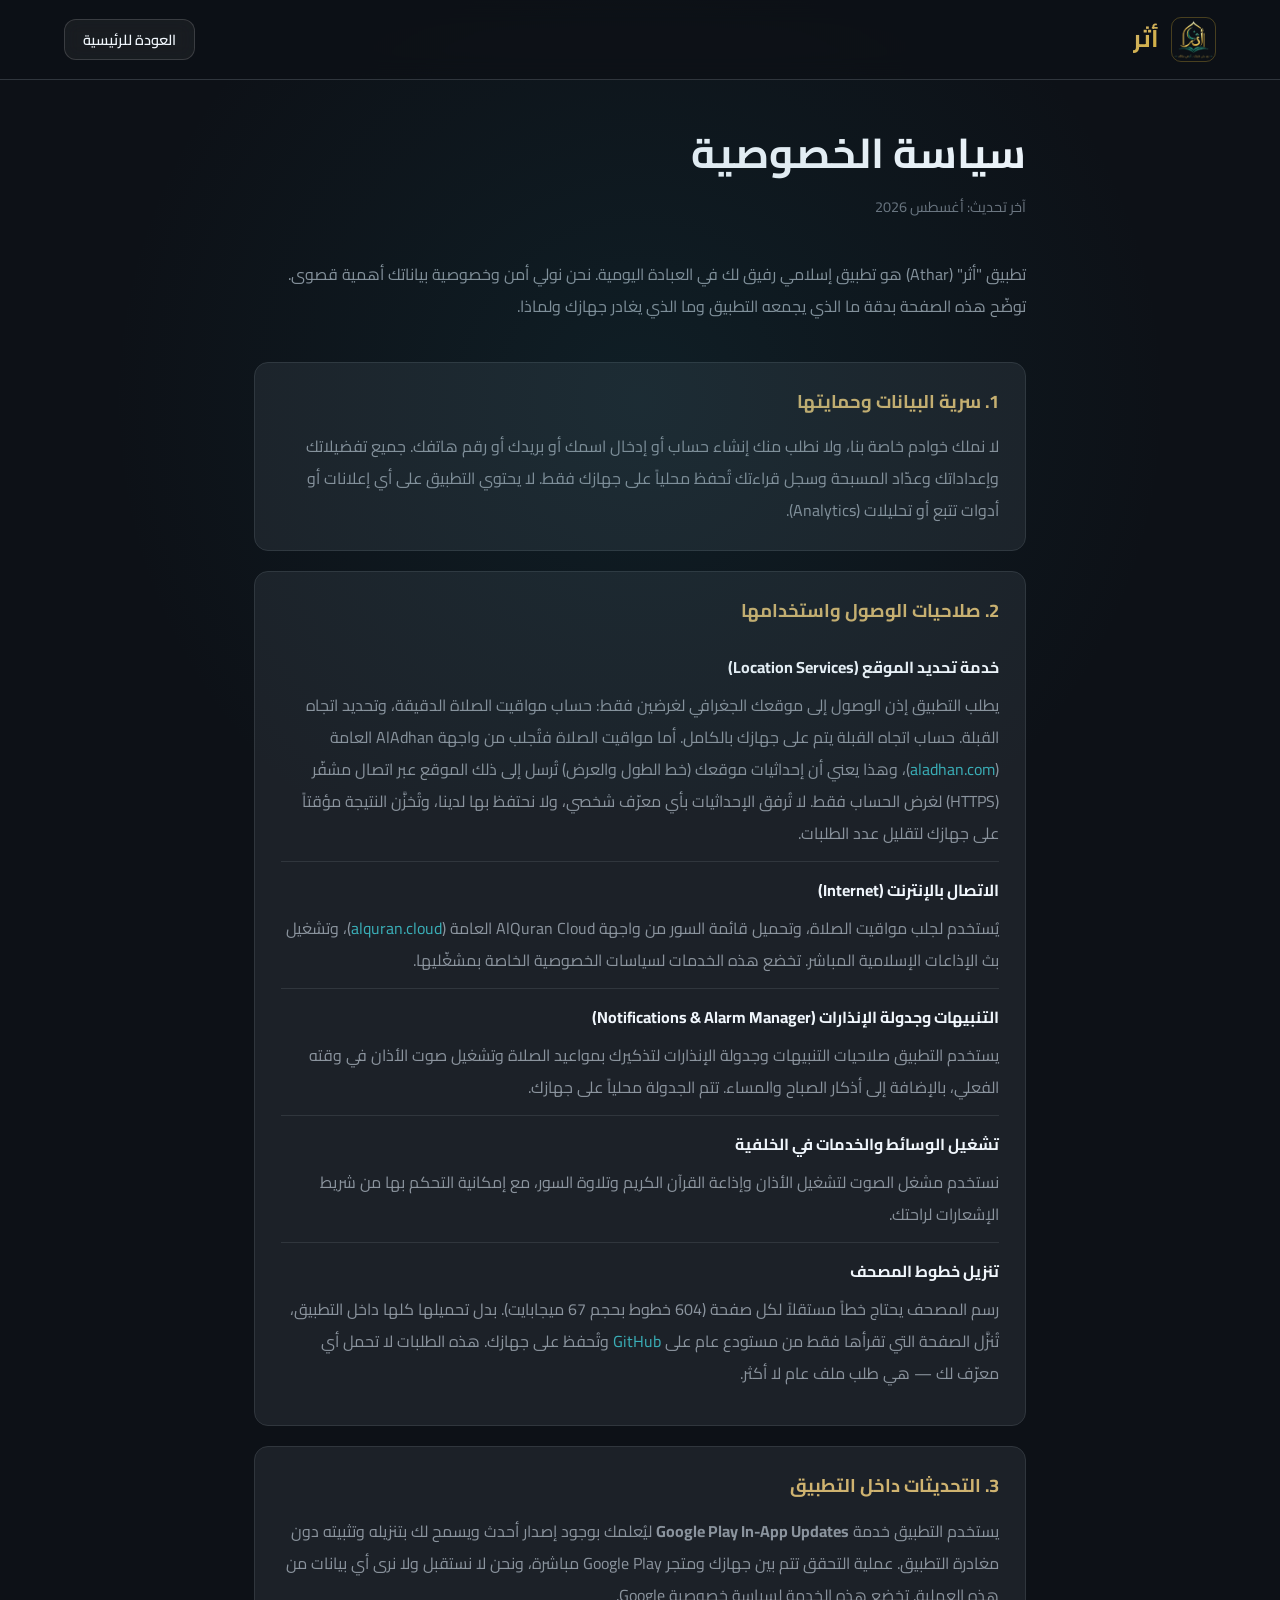
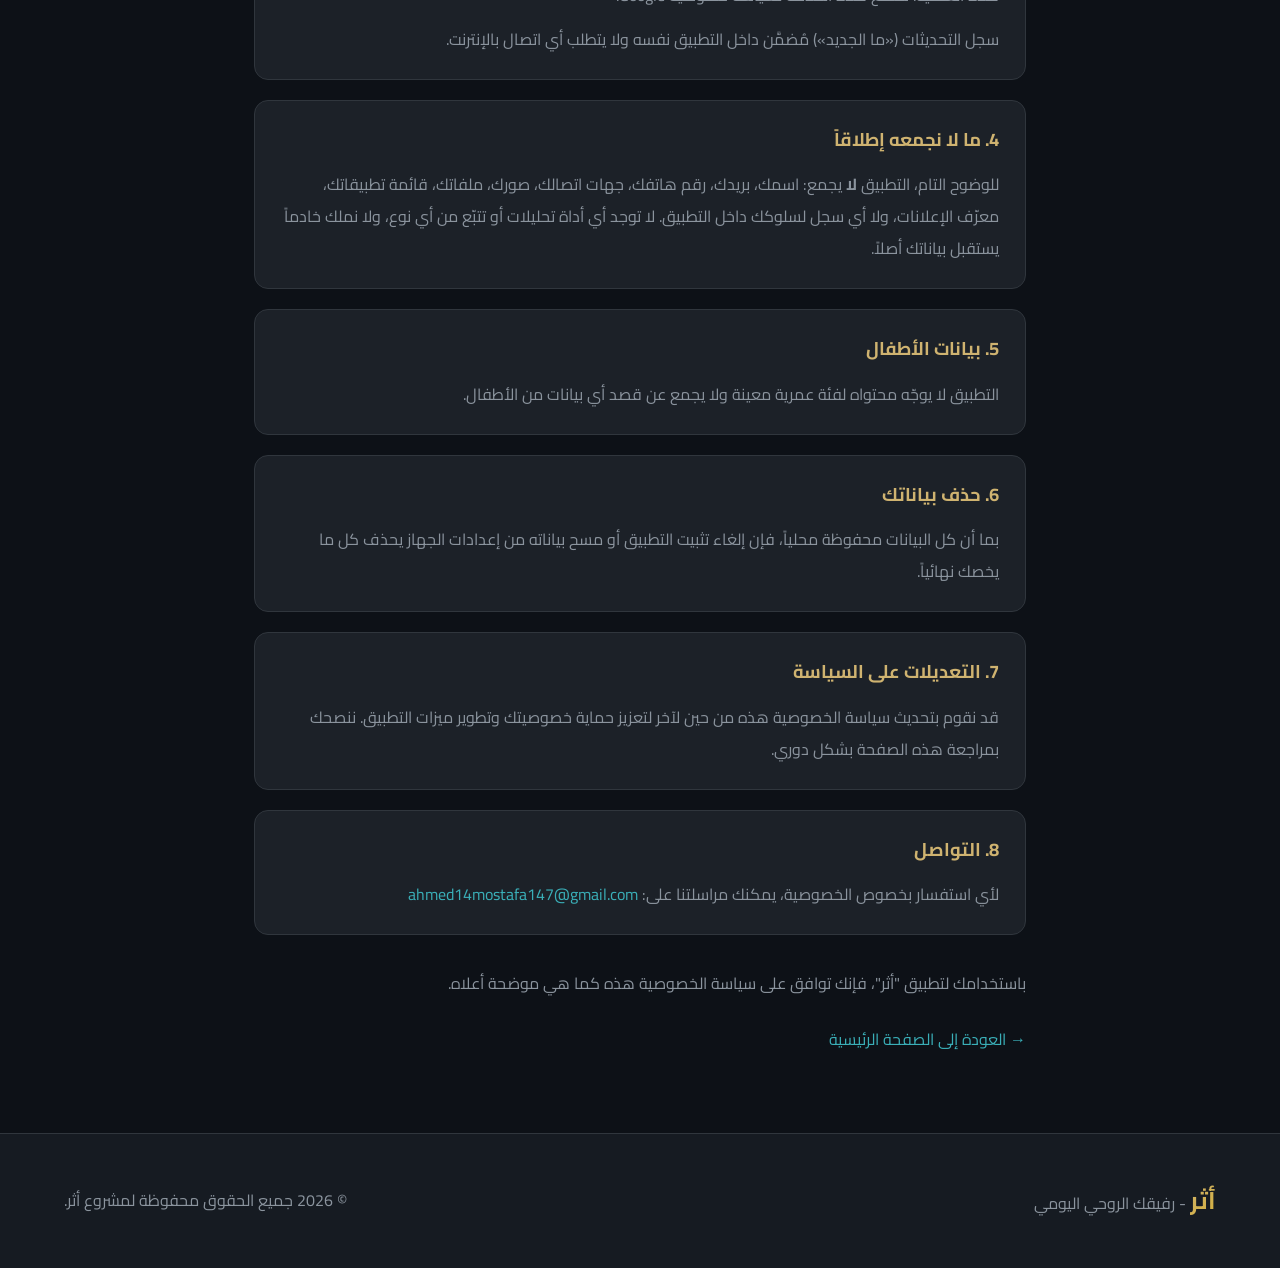
==== privacy.html @ 3adec3f4 "Athar landing page and privacy policy Public because Google Play requires a publicly reachable priva" ====
<!DOCTYPE html>
<html lang="ar" dir="rtl">
<head>
  <meta charset="UTF-8">
  <meta name="viewport" content="width=device-width, initial-scale=1.0">
  <title>سياسة الخصوصية | تطبيق أثر</title>
  <meta name="description" content="سياسة الخصوصية لتطبيق أثر الإسلامي - كيف نتعامل مع بياناتك وصلاحيات الوصول التي يطلبها التطبيق.">
  <link rel="icon" type="image/png" href="assets/logo.png">

  <link rel="stylesheet" href="css/base.css">
  <link rel="stylesheet" href="css/layout.css">
  <link rel="stylesheet" href="css/components.css">

  <style>
    .policy-wrap {
      max-width: 820px;
      margin: 0 auto;
      padding: 120px 24px 80px;
    }
    .policy-wrap h1 {
      font-size: clamp(1.8rem, 4vw, 2.6rem);
      color: var(--text-primary);
      margin-bottom: 8px;
    }
    .policy-updated {
      color: var(--text-tertiary);
      font-size: 0.9rem;
      margin-bottom: 40px;
    }
    .policy-intro {
      color: var(--text-secondary);
      line-height: 2;
      margin-bottom: 40px;
    }
    .policy-section {
      background: var(--card-dark);
      border: 1px solid var(--divider-dark);
      border-radius: 14px;
      padding: 24px 26px;
      margin-bottom: 20px;
    }
    .policy-section h2 {
      font-size: 1.15rem;
      color: var(--accent-sand);
      margin-bottom: 14px;
    }
    .policy-section p,
    .policy-section li {
      color: var(--text-secondary);
      line-height: 2;
    }
    .policy-section ul {
      list-style: none;
      padding: 0;
      margin: 0;
    }
    .policy-section li {
      padding: 12px 0;
      border-bottom: 1px solid var(--divider-dark);
    }
    .policy-section li:last-child { border-bottom: none; }
    .policy-section li strong {
      display: block;
      color: var(--text-primary);
      margin-bottom: 6px;
    }
    .policy-section a { color: var(--primary-soft); }
    .policy-back {
      display: inline-block;
      margin-top: 28px;
      color: var(--primary-soft);
      text-decoration: none;
    }
    .policy-back:hover { text-decoration: underline; }
  </style>
</head>
<body>

  <header class="header">
    <div class="container">
      <a href="index.html" class="logo-area" style="text-decoration: none;">
        <img src="assets/logo.png" alt="شعار تطبيق أثر" class="logo-img">
        <span class="logo-text">أثر</span>
      </a>
      <a href="index.html" class="btn btn-secondary" style="padding: 8px 18px; font-size: 0.9rem;">العودة للرئيسية</a>
    </div>
  </header>

  <main class="policy-wrap">
    <h1>سياسة الخصوصية</h1>
    <p class="policy-updated">آخر تحديث: أغسطس 2026</p>

    <p class="policy-intro">
      تطبيق "أثر" (Athar) هو تطبيق إسلامي رفيق لك في العبادة اليومية. نحن نولي أمن وخصوصية بياناتك أهمية قصوى.
      توضّح هذه الصفحة بدقة ما الذي يجمعه التطبيق وما الذي يغادر جهازك ولماذا.
    </p>

    <section class="policy-section">
      <h2>1. سرية البيانات وحمايتها</h2>
      <p>
        لا نملك خوادم خاصة بنا، ولا نطلب منك إنشاء حساب أو إدخال اسمك أو بريدك أو رقم هاتفك.
        جميع تفضيلاتك وإعداداتك وعدّاد المسبحة وسجل قراءتك تُحفظ محلياً على جهازك فقط.
        لا يحتوي التطبيق على أي إعلانات أو أدوات تتبع أو تحليلات (Analytics).
      </p>
    </section>

    <section class="policy-section">
      <h2>2. صلاحيات الوصول واستخدامها</h2>
      <ul>
        <li>
          <strong>خدمة تحديد الموقع (Location Services)</strong>
          يطلب التطبيق إذن الوصول إلى موقعك الجغرافي لغرضين فقط: حساب مواقيت الصلاة الدقيقة، وتحديد اتجاه القبلة.
          حساب اتجاه القبلة يتم على جهازك بالكامل. أما مواقيت الصلاة فتُجلب من واجهة AlAdhan العامة
          (<a href="https://aladhan.com" target="_blank" rel="noopener">aladhan.com</a>)، وهذا يعني أن إحداثيات موقعك
          (خط الطول والعرض) تُرسل إلى ذلك الموقع عبر اتصال مشفّر (HTTPS) لغرض الحساب فقط.
          لا تُرفق الإحداثيات بأي معرّف شخصي، ولا نحتفظ بها لدينا، وتُخزَّن النتيجة مؤقتاً على جهازك لتقليل عدد الطلبات.
        </li>
        <li>
          <strong>الاتصال بالإنترنت (Internet)</strong>
          يُستخدم لجلب مواقيت الصلاة، وتحميل قائمة السور من واجهة AlQuran Cloud العامة
          (<a href="https://alquran.cloud" target="_blank" rel="noopener">alquran.cloud</a>)،
          وتشغيل بث الإذاعات الإسلامية المباشر. تخضع هذه الخدمات لسياسات الخصوصية الخاصة بمشغّليها.
        </li>
        <li>
          <strong>التنبيهات وجدولة الإنذارات (Notifications &amp; Alarm Manager)</strong>
          يستخدم التطبيق صلاحيات التنبيهات وجدولة الإنذارات لتذكيرك بمواعيد الصلاة وتشغيل صوت الأذان في وقته الفعلي،
          بالإضافة إلى أذكار الصباح والمساء. تتم الجدولة محلياً على جهازك.
        </li>
        <li>
          <strong>تشغيل الوسائط والخدمات في الخلفية</strong>
          نستخدم مشغل الصوت لتشغيل الأذان وإذاعة القرآن الكريم وتلاوة السور،
          مع إمكانية التحكم بها من شريط الإشعارات لراحتك.
        </li>
        <li>
          <strong>تنزيل خطوط المصحف</strong>
          رسم المصحف يحتاج خطاً مستقلاً لكل صفحة (604 خطوط بحجم 67 ميجابايت). بدل تحميلها كلها داخل التطبيق،
          تُنزَّل الصفحة التي تقرأها فقط من مستودع عام على
          <a href="https://github.com" target="_blank" rel="noopener">GitHub</a>
          وتُحفظ على جهازك. هذه الطلبات لا تحمل أي معرّف لك — هي طلب ملف عام لا أكثر.
        </li>
      </ul>
    </section>

    <section class="policy-section">
      <h2>3. التحديثات داخل التطبيق</h2>
      <p>
        يستخدم التطبيق خدمة <strong>Google Play In-App Updates</strong> ليُعلمك بوجود إصدار أحدث ويسمح لك بتنزيله
        وتثبيته دون مغادرة التطبيق. عملية التحقق تتم بين جهازك ومتجر Google Play مباشرة،
        ونحن لا نستقبل ولا نرى أي بيانات من هذه العملية. تخضع هذه الخدمة لسياسة خصوصية Google.
      </p>
      <p style="margin-top: 12px;">
        سجل التحديثات («ما الجديد») مُضمَّن داخل التطبيق نفسه ولا يتطلب أي اتصال بالإنترنت.
      </p>
    </section>

    <section class="policy-section">
      <h2>4. ما لا نجمعه إطلاقاً</h2>
      <p>
        للوضوح التام، التطبيق <strong>لا</strong> يجمع: اسمك، بريدك، رقم هاتفك، جهات اتصالك، صورك، ملفاتك،
        قائمة تطبيقاتك، معرّف الإعلانات، ولا أي سجل لسلوكك داخل التطبيق.
        لا توجد أي أداة تحليلات أو تتبّع من أي نوع، ولا نملك خادماً يستقبل بياناتك أصلاً.
      </p>
    </section>

    <section class="policy-section">
      <h2>5. بيانات الأطفال</h2>
      <p>التطبيق لا يوجّه محتواه لفئة عمرية معينة ولا يجمع عن قصد أي بيانات من الأطفال.</p>
    </section>

    <section class="policy-section">
      <h2>6. حذف بياناتك</h2>
      <p>
        بما أن كل البيانات محفوظة محلياً، فإن إلغاء تثبيت التطبيق أو مسح بياناته من إعدادات الجهاز
        يحذف كل ما يخصك نهائياً.
      </p>
    </section>

    <section class="policy-section">
      <h2>7. التعديلات على السياسة</h2>
      <p>
        قد نقوم بتحديث سياسة الخصوصية هذه من حين لآخر لتعزيز حماية خصوصيتك وتطوير ميزات التطبيق.
        ننصحك بمراجعة هذه الصفحة بشكل دوري.
      </p>
    </section>

    <section class="policy-section">
      <h2>8. التواصل</h2>
      <p>
        لأي استفسار بخصوص الخصوصية، يمكنك مراسلتنا على:
        <a href="mailto:ahmed14mostafa147@gmail.com">ahmed14mostafa147@gmail.com</a>
      </p>
    </section>

    <p style="color: var(--text-secondary); line-height: 2; margin-top: 32px;">
      باستخدامك لتطبيق "أثر"، فإنك توافق على سياسة الخصوصية هذه كما هي موضحة أعلاه.
    </p>

    <a href="index.html" class="policy-back">→ العودة إلى الصفحة الرئيسية</a>
  </main>

  <footer class="footer">
    <div class="container footer-content">
      <div class="footer-logo">
        <span class="logo-text">أثر</span> - رفيقك الروحي اليومي
      </div>
      <div class="footer-copy">
        &copy; <span id="current-year"></span> جميع الحقوق محفوظة لمشروع أثر.
      </div>
    </div>
  </footer>

  <script>
    document.getElementById('current-year').textContent = new Date().getFullYear();
  </script>
</body>
</html>
---- css/base.css ----
/* ==========================================================================
   ATHAR LANDING PAGE - BASE STYLES & VARIABLES
   ========================================================================== */

@import url('https://fonts.googleapis.com/css2?family=Amiri:ital,wght@0,400;0,700;1,400;1,700&family=Cairo:wght@300;400;500;600;700;800&family=Tajawal:wght@300;400;500;700;900&display=swap');

:root {
  /* Core Color Palette (Matching Flutter App Theme) */
  --bg-dark: #0D1117;
  --surface-dark: #161B22;
  --surface-variant: #21262D;
  --card-dark: #1C2128;
  --card-elevated: #252B33;
  --divider-dark: #30363D;
  
  --primary-deep: #0F4C5C;
  --primary-teal: #1E6B7A;
  --primary-light: #2A8F9C;
  --primary-soft: #3AAFB8;
  
  --accent-gold: #D4AF37;
  --accent-sand: #CFB370;
  --accent-soft: #E5D4A1;
  --accent-cream: #F5ECD7;
  
  --text-primary: #F0F6FC;
  --text-secondary: #8B949E;
  --text-tertiary: #6E7681;
  
  /* Gradients */
  --grad-primary: linear-gradient(135deg, var(--primary-deep), var(--primary-teal));
  --grad-gold: linear-gradient(135deg, var(--accent-sand), var(--accent-gold));
  --grad-dark: linear-gradient(180deg, var(--bg-dark) 0%, var(--surface-dark) 100%);
  --grad-glow: radial-gradient(circle at 50% 50%, rgba(30, 107, 122, 0.15) 0%, transparent 70%);

  /* Typography */
  --font-main: 'Cairo', 'Tajawal', sans-serif;
  --font-accent: 'Amiri', serif;
  
  /* Layout & Spacing */
  --border-radius: 16px;
  --transition-smooth: all 0.3s cubic-bezier(0.4, 0, 0.2, 1);
  --max-width: 1200px;
}

/* Reset & Global Base */
*, *::before, *::after {
  box-sizing: border-box;
  margin: 0;
  padding: 0;
}

html {
  scroll-behavior: smooth;
  font-size: 16px;
  background-color: var(--bg-dark);
}

body {
  font-family: var(--font-main);
  background-color: var(--bg-dark);
  color: var(--text-primary);
  line-height: 1.6;
  direction: rtl;
  text-align: right;
  overflow-x: hidden;
  position: relative;
}

/* Background Sacred Glows */
body::before {
  content: '';
  position: absolute;
  top: 0;
  left: 50%;
  transform: translateX(-50%);
  width: 100%;
  max-width: 1400px;
  height: 800px;
  background: var(--grad-glow);
  pointer-events: none;
  z-index: 0;
}

a {
  color: inherit;
  text-decoration: none;
  transition: var(--transition-smooth);
}

img {
  max-width: 100%;
  height: auto;
  display: block;
}

ul {
  list-style: none;
}

/* Common Layout Helper */
.container {
  width: 100%;
  max-width: var(--max-width);
  margin: 0 auto;
  padding: 0 24px;
  position: relative;
  z-index: 1;
}
---- css/layout.css ----
/* ==========================================================================
   ATHAR LANDING PAGE - LAYOUT & GRID
   ========================================================================== */

/* Navbar Styling */
.header {
  position: fixed;
  top: 0;
  left: 0;
  width: 100%;
  height: 80px;
  background: rgba(13, 17, 23, 0.85);
  backdrop-filter: blur(12px);
  -webkit-backdrop-filter: blur(12px);
  border-bottom: 1px solid var(--divider-dark);
  z-index: 1000;
  display: flex;
  align-items: center;
}

.header .container {
  display: flex;
  justify-content: space-between;
  align-items: center;
  width: 100%;
}

.logo-area {
  display: flex;
  align-items: center;
  gap: 12px;
}

.logo-img {
  width: 45px;
  height: 45px;
  border-radius: 10px;
  object-fit: cover;
  border: 1px solid rgba(212, 175, 55, 0.3);
}

.logo-text {
  font-size: 1.5rem;
  font-weight: 700;
  background: var(--grad-gold);
  -webkit-background-clip: text;
  -webkit-text-fill-color: transparent;
  font-family: var(--font-main);
}

.nav-links {
  display: flex;
  gap: 32px;
}

.nav-link {
  font-size: 0.95rem;
  font-weight: 500;
  color: var(--text-secondary);
  position: relative;
}

.nav-link:hover, .nav-link.active {
  color: var(--text-primary);
}

/* Hero Section */
.hero {
  padding-top: 160px;
  padding-bottom: 80px;
  min-height: 90vh;
  display: flex;
  align-items: center;
  overflow: hidden;
}

.hero-grid {
  display: grid;
  grid-template-columns: 1.2fr 0.8fr;
  gap: 48px;
  align-items: center;
}

.hero-content {
  display: flex;
  flex-direction: column;
  gap: 24px;
}

.hero-subtitle {
  color: var(--accent-sand);
  font-size: 1.1rem;
  font-weight: 600;
  letter-spacing: 1px;
  display: flex;
  align-items: center;
  gap: 8px;
}

.hero-title {
  font-size: 3rem;
  font-weight: 800;
  line-height: 1.25;
  color: var(--text-primary);
}

.hero-title span {
  background: var(--grad-gold);
  -webkit-background-clip: text;
  -webkit-text-fill-color: transparent;
}

.hero-description {
  font-size: 1.15rem;
  color: var(--text-secondary);
  max-width: 600px;
}

.hero-mockup {
  position: relative;
  display: flex;
  justify-content: center;
  align-items: center;
}

/* Sections Structure */
.section {
  padding: 100px 0;
}

.section-header {
  text-align: center;
  margin-bottom: 60px;
  display: flex;
  flex-direction: column;
  align-items: center;
  gap: 12px;
}

.section-title {
  font-size: 2.2rem;
  font-weight: 700;
}

.section-desc {
  font-size: 1.1rem;
  color: var(--text-secondary);
  max-width: 600px;
}

/* Features Section Layout */
.features-grid {
  display: grid;
  grid-template-columns: repeat(auto-fit, minmax(280px, 1fr));
  gap: 24px;
}

/* Interactive & Demo Section Layout */
.demo-layout {
  display: grid;
  grid-template-columns: 1fr 1fr;
  gap: 60px;
  align-items: center;
}

/* Footer Layout */
.footer {
  background-color: var(--surface-dark);
  border-top: 1px solid var(--divider-dark);
  padding: 48px 0;
  color: var(--text-secondary);
}

.footer-content {
  display: flex;
  justify-content: space-between;
  align-items: center;
  flex-wrap: wrap;
  gap: 24px;
}

/* Responsiveness Media Queries */
@media (max-width: 992px) {
  .hero-grid {
    grid-template-columns: 1fr;
    text-align: center;
    gap: 64px;
  }
  .hero-subtitle {
    justify-content: center;
  }
  .hero-description {
    margin: 0 auto;
  }
  .demo-layout {
    grid-template-columns: 1fr;
    gap: 48px;
  }
}

@media (max-width: 768px) {
  .nav-links {
    display: none; /* Can add hamburger menu logic if needed, keeping it lightweight */
  }
  .hero-title {
    font-size: 2.3rem;
  }
  .section-title {
    font-size: 1.8rem;
  }
}
---- css/components.css ----
/* ==========================================================================
   ATHAR LANDING PAGE - COMPONENTS & INTERACTIVE UI
   ========================================================================== */

/* Buttons */
.btn {
  display: inline-flex;
  align-items: center;
  justify-content: center;
  gap: 12px;
  padding: 14px 28px;
  font-family: var(--font-main);
  font-size: 1rem;
  font-weight: 600;
  border-radius: 12px;
  cursor: pointer;
  transition: var(--transition-smooth);
  border: none;
}

.btn-primary {
  background: var(--grad-primary);
  color: var(--text-primary);
  box-shadow: 0 4px 20px rgba(30, 107, 122, 0.3);
  border: 1px solid rgba(255, 255, 255, 0.1);
}

.btn-primary:hover {
  transform: translateY(-2px);
  box-shadow: 0 6px 24px rgba(30, 107, 122, 0.45);
  background: linear-gradient(135deg, var(--primary-teal), var(--primary-light));
}

.btn-secondary {
  background: rgba(255, 255, 255, 0.05);
  color: var(--text-primary);
  border: 1px solid rgba(255, 255, 255, 0.15);
  backdrop-filter: blur(8px);
}

.btn-secondary:hover {
  background: rgba(255, 255, 255, 0.1);
  border-color: rgba(212, 175, 55, 0.4);
  transform: translateY(-2px);
}

.btn-group {
  display: flex;
  gap: 16px;
  flex-wrap: wrap;
}

/* Glassmorphic Cards */
.card {
  background: rgba(22, 27, 34, 0.4);
  border: 1px solid var(--divider-dark);
  border-radius: var(--border-radius);
  padding: 32px;
  transition: var(--transition-smooth);
  backdrop-filter: blur(10px);
  -webkit-backdrop-filter: blur(10px);
}

.card:hover {
  transform: translateY(-8px);
  border-color: rgba(30, 107, 122, 0.5);
  box-shadow: 0 12px 30px rgba(0, 0, 0, 0.2), 0 0 15px rgba(30, 107, 122, 0.1);
}

.card-icon {
  width: 56px;
  height: 56px;
  border-radius: 12px;
  background: rgba(30, 107, 122, 0.15);
  display: flex;
  align-items: center;
  justify-content: center;
  color: var(--accent-sand);
  margin-bottom: 24px;
  border: 1px solid rgba(30, 107, 122, 0.2);
}

.card-icon svg {
  width: 28px;
  height: 28px;
  stroke: var(--accent-sand);
  display: block;
}

.card-title {
  font-size: 1.3rem;
  font-weight: 700;
  margin-bottom: 12px;
  color: var(--text-primary);
}

.card-text {
  font-size: 0.95rem;
  color: var(--text-secondary);
  line-height: 1.6;
}

/* Mockup Glow & Float */
.mockup-img {
  width: 100%;
  max-width: 320px;
  border-radius: 40px;
  box-shadow: 0 20px 50px rgba(0,0,0,0.5), 0 0 40px rgba(30, 107, 122, 0.2);
  border: 4px solid rgba(255,255,255,0.05);
  animation: float 6s ease-in-out infinite;
}

@keyframes float {
  0%, 100% { transform: translateY(0); }
  50% { transform: translateY(-15px); }
}
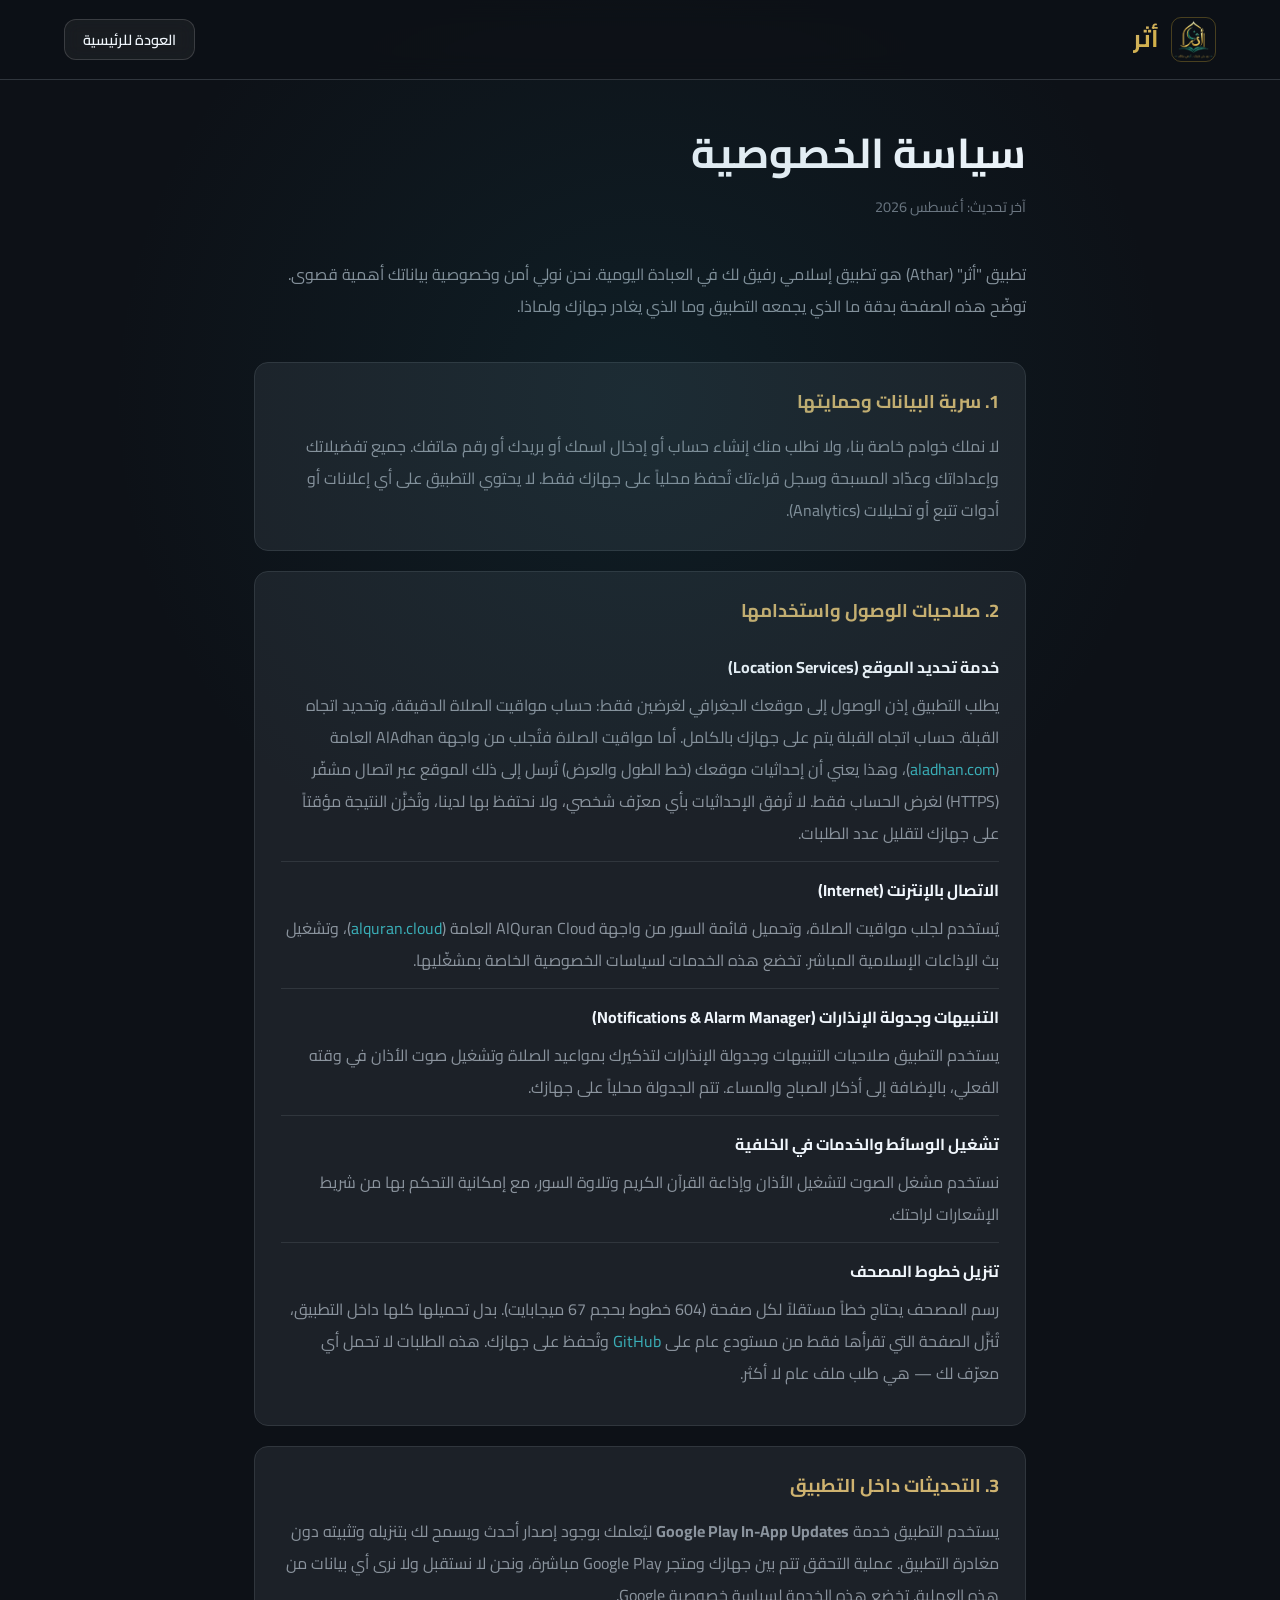
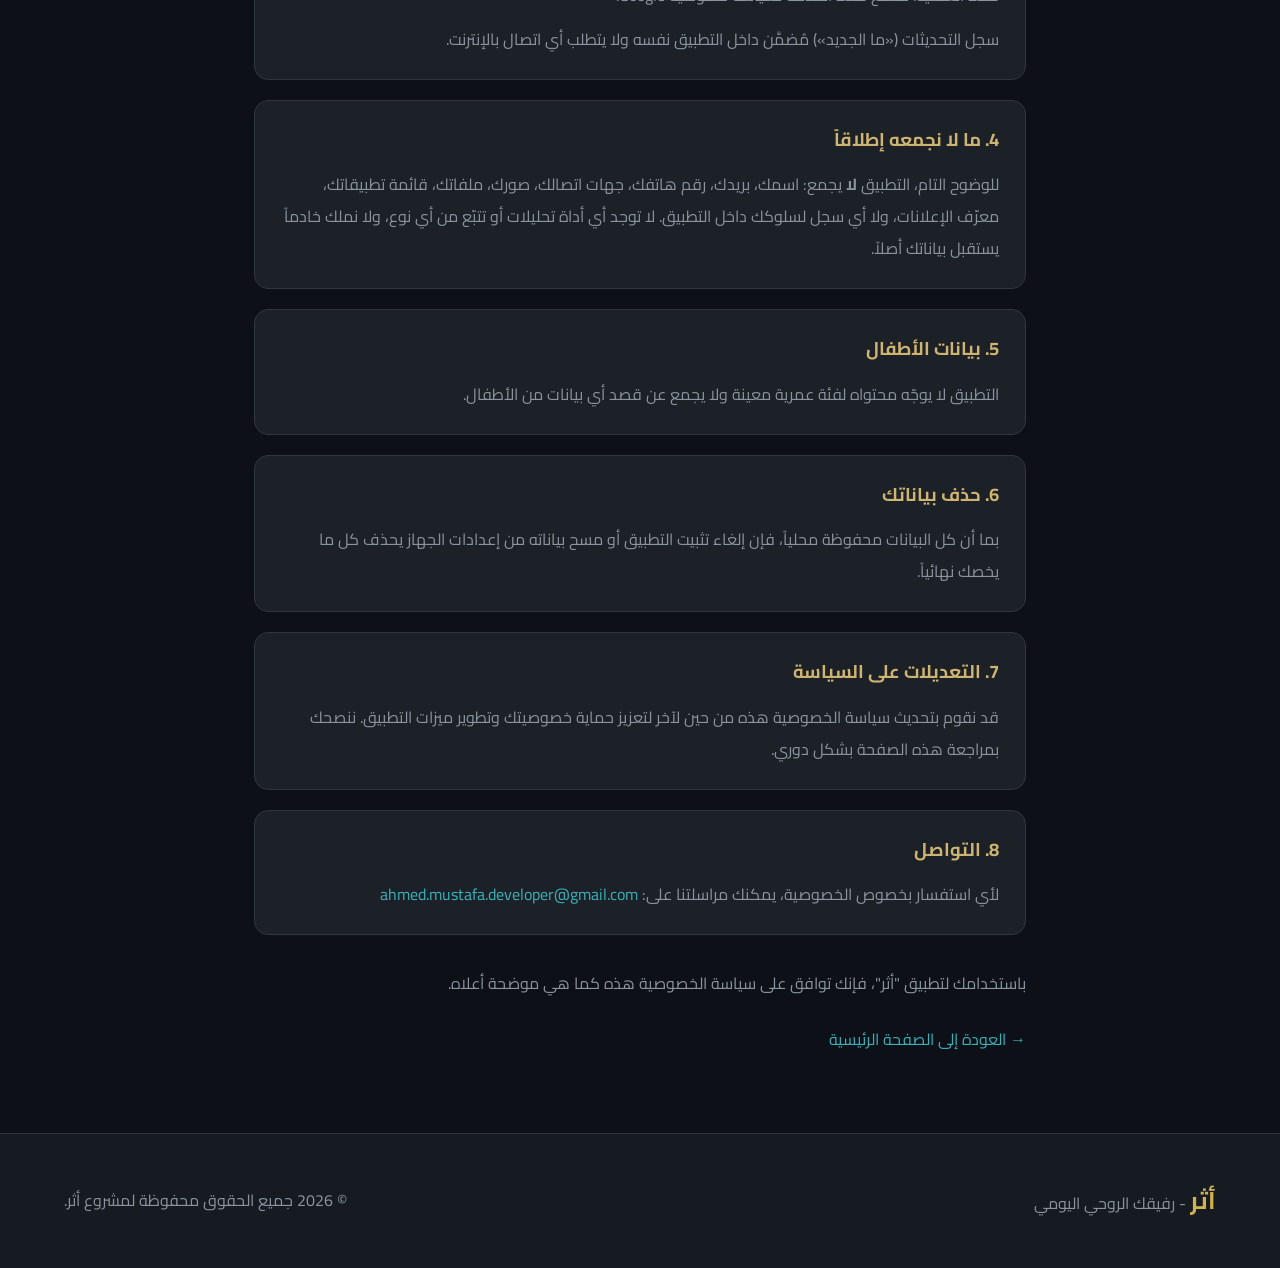
==== commit 308b5087: "Add developer section, switch contact to the developer address The privacy policy listed a different" ====
--- a/privacy.html
+++ b/privacy.html
@@ -187,7 +187,7 @@
       <h2>8. التواصل</h2>
       <p>
         لأي استفسار بخصوص الخصوصية، يمكنك مراسلتنا على:
-        <a href="mailto:ahmed14mostafa147@gmail.com">ahmed14mostafa147@gmail.com</a>
+        <a href="mailto:ahmed.mustafa.developer@gmail.com">ahmed.mustafa.developer@gmail.com</a>
       </p>
     </section>
 
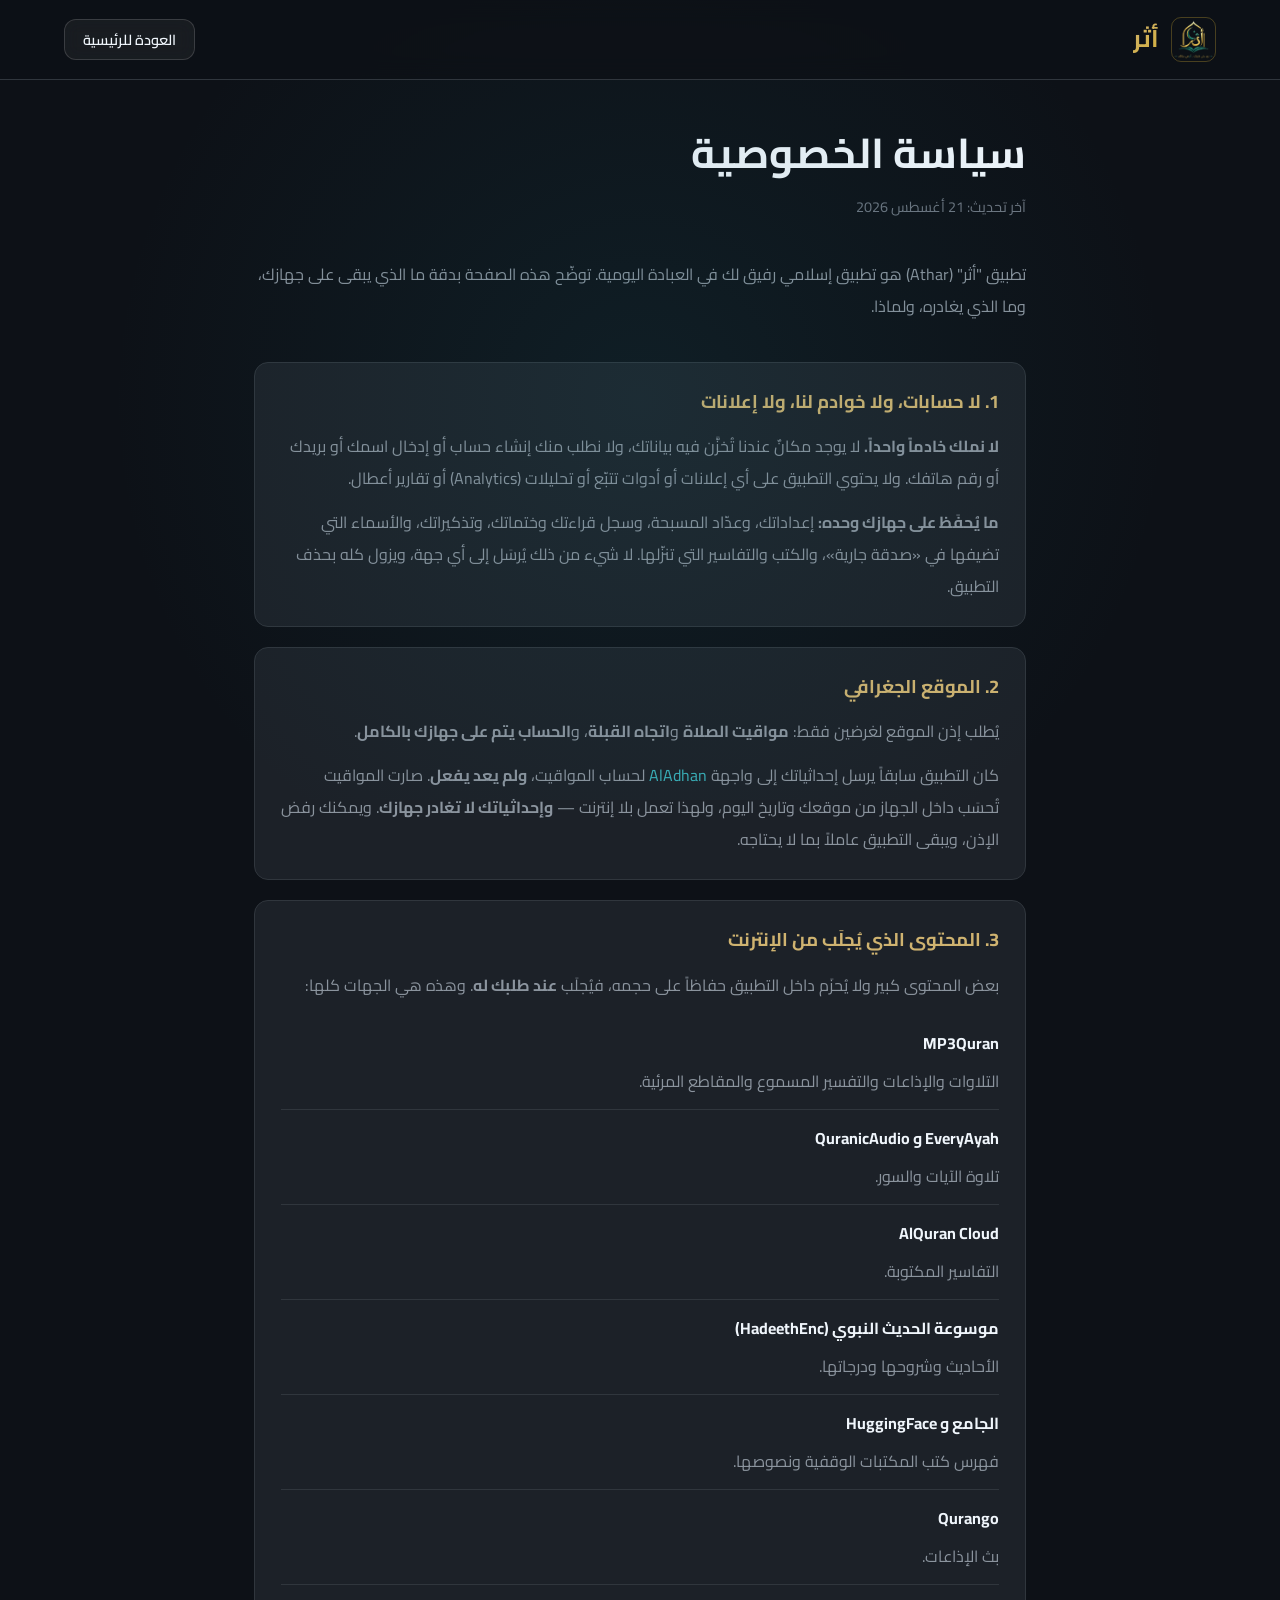
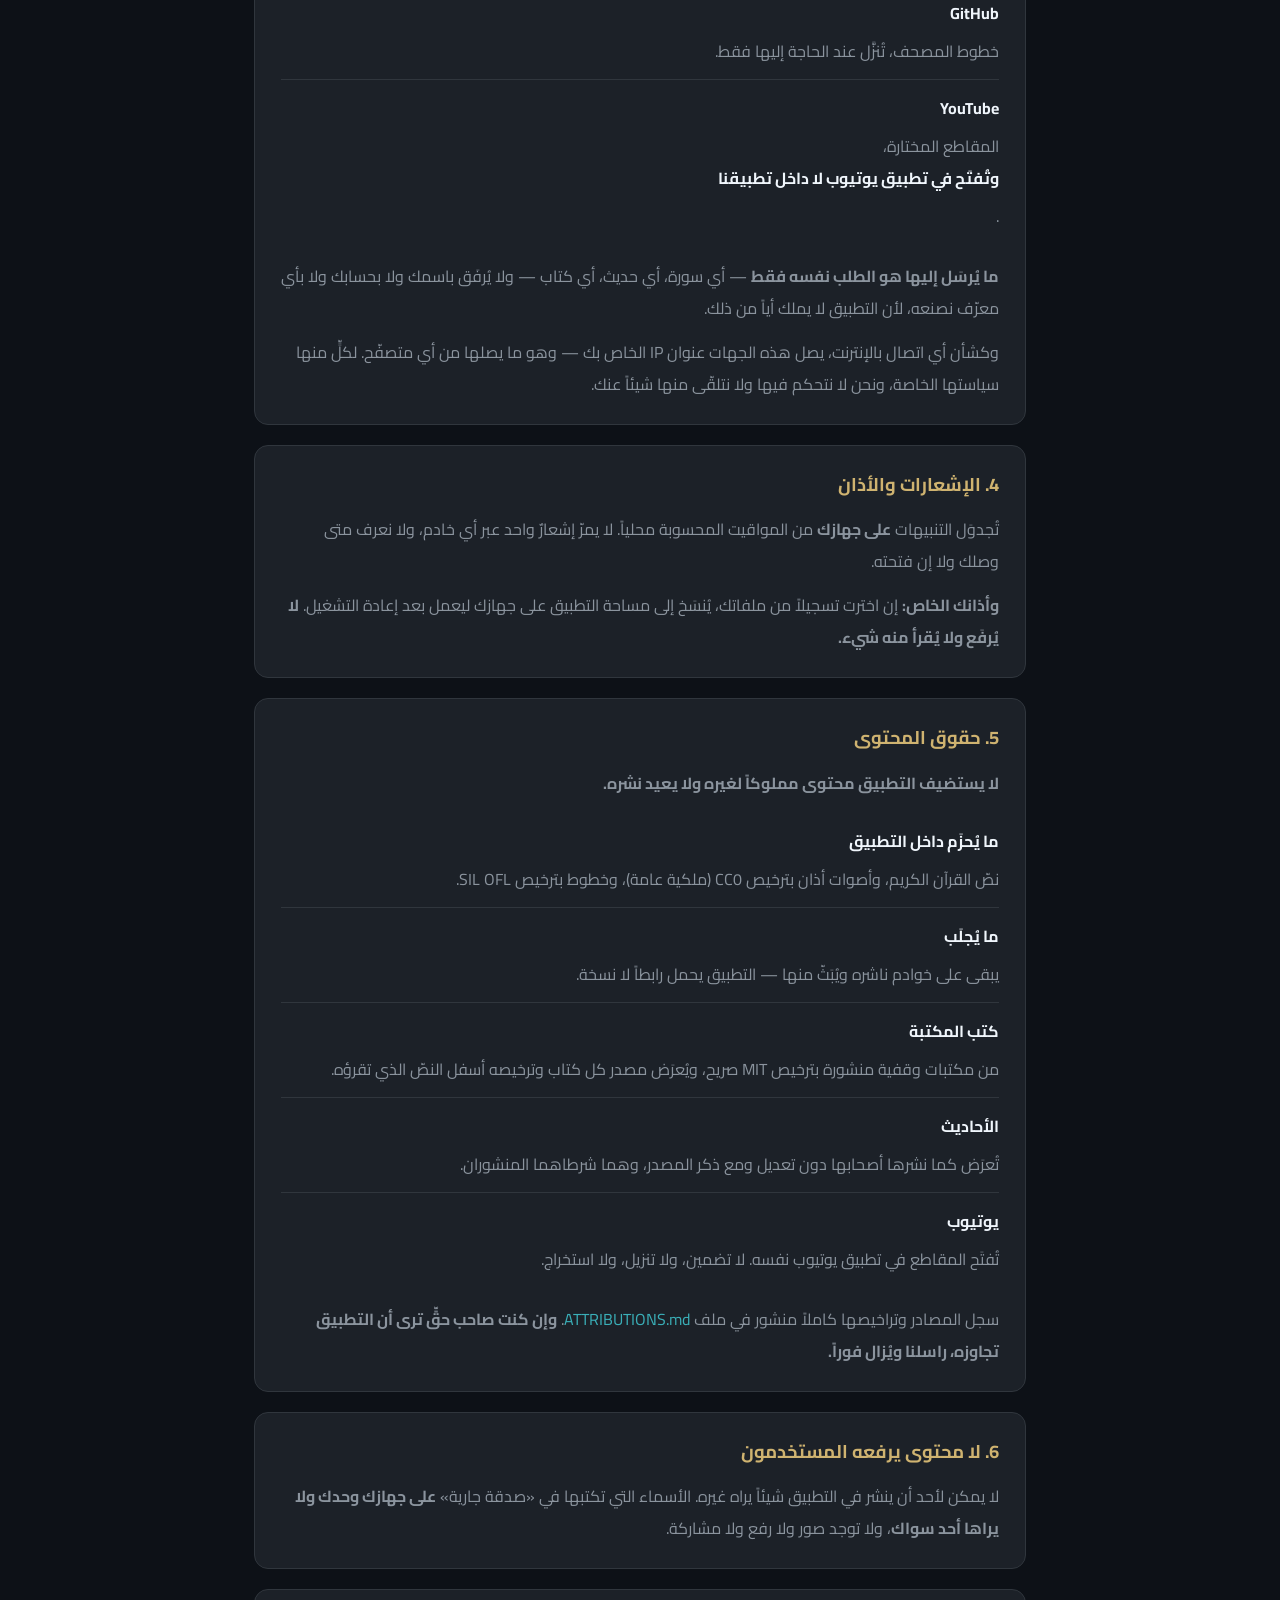
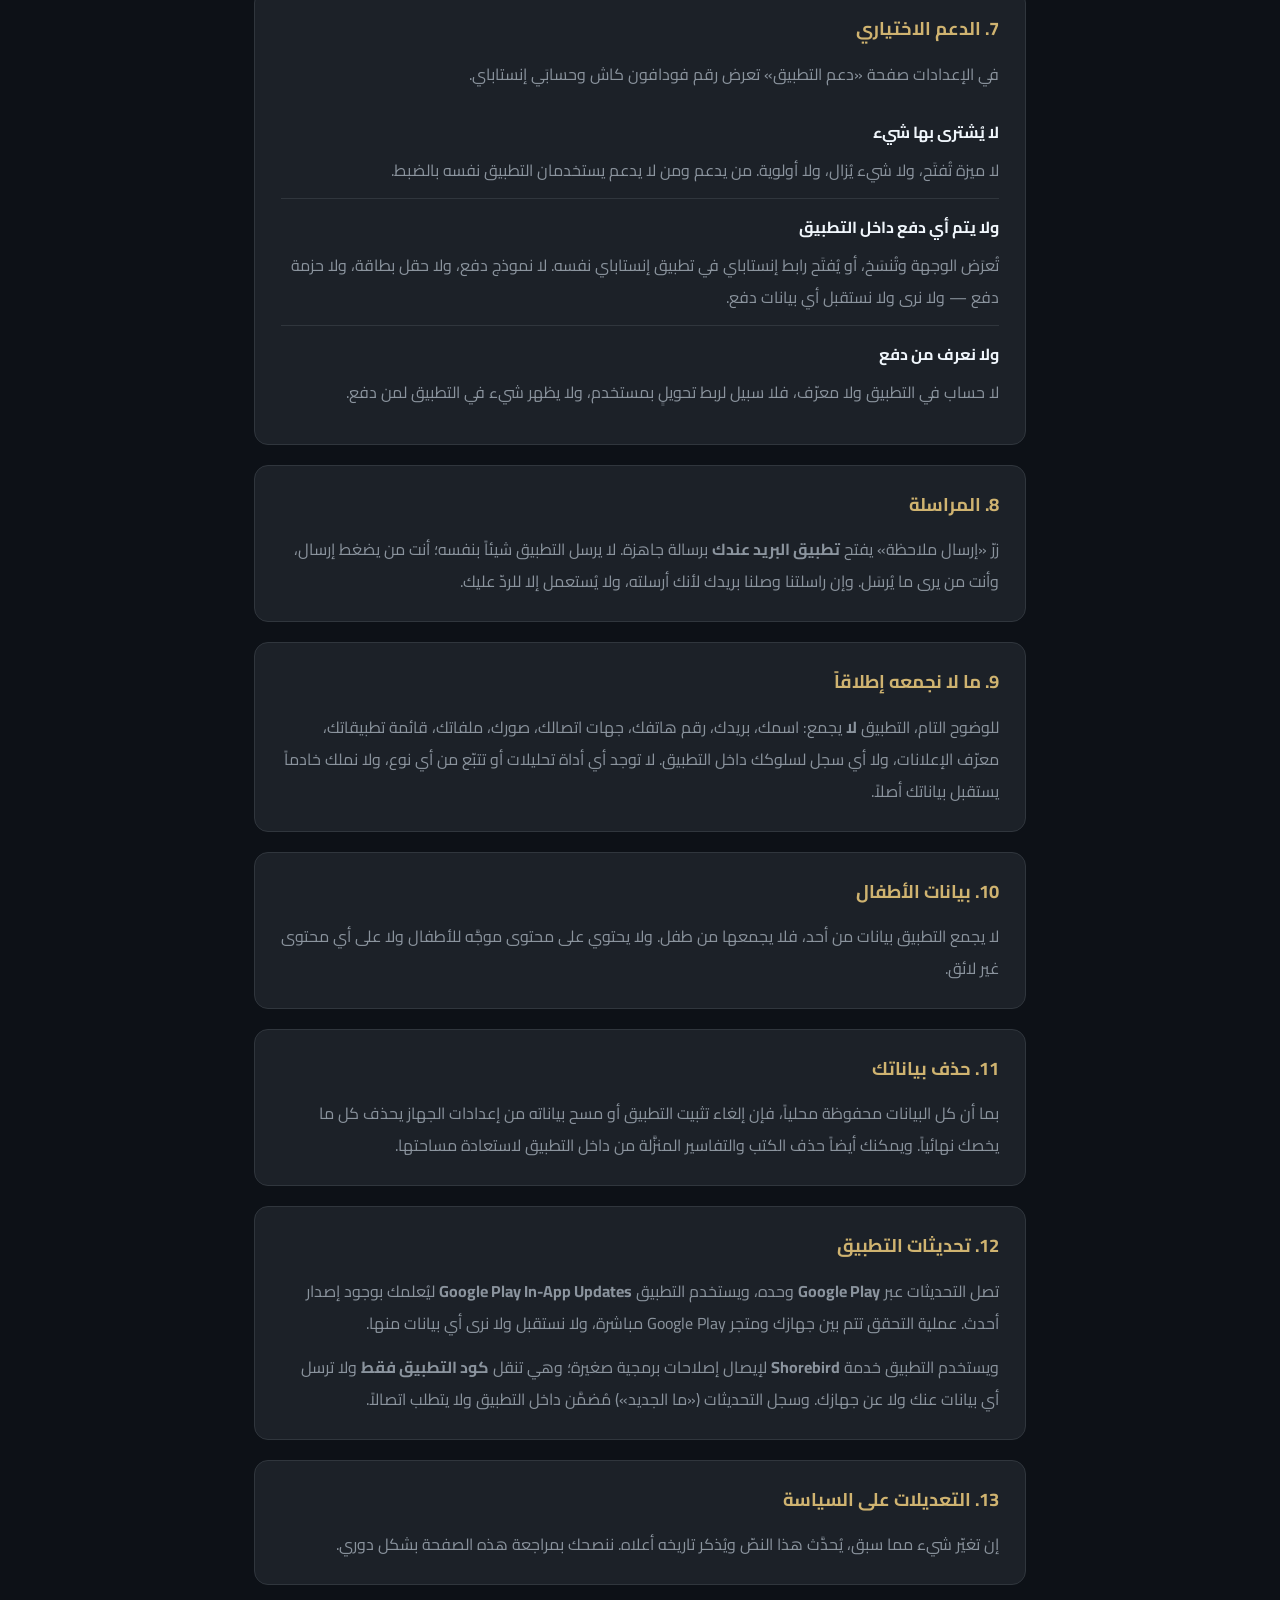
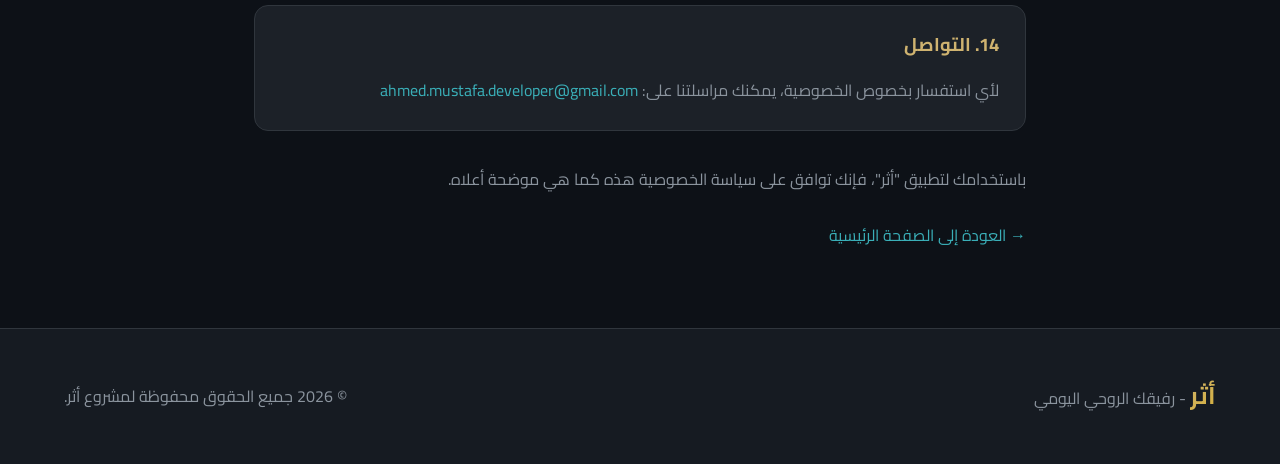
==== commit f3730b3c: "docs(privacy): bring the policy back in line with what the app actually does The page claimed prayer" ====
--- a/privacy.html
+++ b/privacy.html
@@ -88,103 +88,224 @@
 
   <main class="policy-wrap">
     <h1>سياسة الخصوصية</h1>
-    <p class="policy-updated">آخر تحديث: أغسطس 2026</p>
+    <p class="policy-updated">آخر تحديث: 21 أغسطس 2026</p>
 
     <p class="policy-intro">
-      تطبيق "أثر" (Athar) هو تطبيق إسلامي رفيق لك في العبادة اليومية. نحن نولي أمن وخصوصية بياناتك أهمية قصوى.
-      توضّح هذه الصفحة بدقة ما الذي يجمعه التطبيق وما الذي يغادر جهازك ولماذا.
+      تطبيق "أثر" (Athar) هو تطبيق إسلامي رفيق لك في العبادة اليومية.
+      توضّح هذه الصفحة بدقة ما الذي يبقى على جهازك، وما الذي يغادره، ولماذا.
     </p>
 
     <section class="policy-section">
-      <h2>1. سرية البيانات وحمايتها</h2>
-      <p>
-        لا نملك خوادم خاصة بنا، ولا نطلب منك إنشاء حساب أو إدخال اسمك أو بريدك أو رقم هاتفك.
-        جميع تفضيلاتك وإعداداتك وعدّاد المسبحة وسجل قراءتك تُحفظ محلياً على جهازك فقط.
-        لا يحتوي التطبيق على أي إعلانات أو أدوات تتبع أو تحليلات (Analytics).
-      </p>
-    </section>
-
-    <section class="policy-section">
-      <h2>2. صلاحيات الوصول واستخدامها</h2>
-      <ul>
-        <li>
-          <strong>خدمة تحديد الموقع (Location Services)</strong>
-          يطلب التطبيق إذن الوصول إلى موقعك الجغرافي لغرضين فقط: حساب مواقيت الصلاة الدقيقة، وتحديد اتجاه القبلة.
-          حساب اتجاه القبلة يتم على جهازك بالكامل. أما مواقيت الصلاة فتُجلب من واجهة AlAdhan العامة
-          (<a href="https://aladhan.com" target="_blank" rel="noopener">aladhan.com</a>)، وهذا يعني أن إحداثيات موقعك
-          (خط الطول والعرض) تُرسل إلى ذلك الموقع عبر اتصال مشفّر (HTTPS) لغرض الحساب فقط.
-          لا تُرفق الإحداثيات بأي معرّف شخصي، ولا نحتفظ بها لدينا، وتُخزَّن النتيجة مؤقتاً على جهازك لتقليل عدد الطلبات.
-        </li>
-        <li>
-          <strong>الاتصال بالإنترنت (Internet)</strong>
-          يُستخدم لجلب مواقيت الصلاة، وتحميل قائمة السور من واجهة AlQuran Cloud العامة
-          (<a href="https://alquran.cloud" target="_blank" rel="noopener">alquran.cloud</a>)،
-          وتشغيل بث الإذاعات الإسلامية المباشر. تخضع هذه الخدمات لسياسات الخصوصية الخاصة بمشغّليها.
-        </li>
-        <li>
-          <strong>التنبيهات وجدولة الإنذارات (Notifications &amp; Alarm Manager)</strong>
-          يستخدم التطبيق صلاحيات التنبيهات وجدولة الإنذارات لتذكيرك بمواعيد الصلاة وتشغيل صوت الأذان في وقته الفعلي،
-          بالإضافة إلى أذكار الصباح والمساء. تتم الجدولة محلياً على جهازك.
-        </li>
-        <li>
-          <strong>تشغيل الوسائط والخدمات في الخلفية</strong>
-          نستخدم مشغل الصوت لتشغيل الأذان وإذاعة القرآن الكريم وتلاوة السور،
-          مع إمكانية التحكم بها من شريط الإشعارات لراحتك.
-        </li>
-        <li>
-          <strong>تنزيل خطوط المصحف</strong>
-          رسم المصحف يحتاج خطاً مستقلاً لكل صفحة (604 خطوط بحجم 67 ميجابايت). بدل تحميلها كلها داخل التطبيق،
-          تُنزَّل الصفحة التي تقرأها فقط من مستودع عام على
-          <a href="https://github.com" target="_blank" rel="noopener">GitHub</a>
-          وتُحفظ على جهازك. هذه الطلبات لا تحمل أي معرّف لك — هي طلب ملف عام لا أكثر.
+      <h2>1. لا حسابات، ولا خوادم لنا، ولا إعلانات</h2>
+      <p>
+        <strong>لا نملك خادماً واحداً.</strong> لا يوجد مكانٌ عندنا تُخزَّن فيه بياناتك، ولا نطلب منك
+        إنشاء حساب أو إدخال اسمك أو بريدك أو رقم هاتفك. ولا يحتوي التطبيق على أي إعلانات
+        أو أدوات تتبّع أو تحليلات (Analytics) أو تقارير أعطال.
+      </p>
+      <p style="margin-top: 12px;">
+        <strong>ما يُحفَظ على جهازك وحده:</strong> إعداداتك، وعدّاد المسبحة، وسجل قراءتك وختماتك،
+        وتذكيراتك، والأسماء التي تضيفها في «صدقة جارية»، والكتب والتفاسير التي تنزّلها.
+        لا شيء من ذلك يُرسَل إلى أي جهة، ويزول كله بحذف التطبيق.
+      </p>
+    </section>
+
+    <section class="policy-section">
+      <h2>2. الموقع الجغرافي</h2>
+      <p>
+        يُطلب إذن الموقع لغرضين فقط: <strong>مواقيت الصلاة</strong> و<strong>اتجاه القبلة</strong>،
+        و<strong>الحساب يتم على جهازك بالكامل</strong>.
+      </p>
+      <p style="margin-top: 12px;">
+        كان التطبيق سابقاً يرسل إحداثياتك إلى واجهة <a href="https://aladhan.com">AlAdhan</a>
+        لحساب المواقيت، <strong>ولم يعد يفعل</strong>. صارت المواقيت تُحسَب داخل الجهاز من موقعك
+        وتاريخ اليوم، ولهذا تعمل بلا إنترنت — <strong>وإحداثياتك لا تغادر جهازك</strong>.
+        ويمكنك رفض الإذن، ويبقى التطبيق عاملاً بما لا يحتاجه.
+      </p>
+    </section>
+
+    <section class="policy-section">
+      <h2>3. المحتوى الذي يُجلَب من الإنترنت</h2>
+      <p>
+        بعض المحتوى كبير ولا يُحزَم داخل التطبيق حفاظاً على حجمه، فيُجلَب <strong>عند طلبك له</strong>.
+        وهذه هي الجهات كلها:
+      </p>
+      <ul style="margin-top: 14px;">
+        <li>
+          <strong>MP3Quran</strong>
+          التلاوات والإذاعات والتفسير المسموع والمقاطع المرئية.
+        </li>
+        <li>
+          <strong>EveryAyah و QuranicAudio</strong>
+          تلاوة الآيات والسور.
+        </li>
+        <li>
+          <strong>AlQuran Cloud</strong>
+          التفاسير المكتوبة.
+        </li>
+        <li>
+          <strong>موسوعة الحديث النبوي (HadeethEnc)</strong>
+          الأحاديث وشروحها ودرجاتها.
+        </li>
+        <li>
+          <strong>الجامع و HuggingFace</strong>
+          فهرس كتب المكتبات الوقفية ونصوصها.
+        </li>
+        <li>
+          <strong>Qurango</strong>
+          بث الإذاعات.
+        </li>
+        <li>
+          <strong>GitHub</strong>
+          خطوط المصحف، تُنزَّل عند الحاجة إليها فقط.
+        </li>
+        <li>
+          <strong>YouTube</strong>
+          المقاطع المختارة، <strong>وتُفتَح في تطبيق يوتيوب لا داخل تطبيقنا</strong>.
         </li>
       </ul>
-    </section>
-
-    <section class="policy-section">
-      <h2>3. التحديثات داخل التطبيق</h2>
-      <p>
-        يستخدم التطبيق خدمة <strong>Google Play In-App Updates</strong> ليُعلمك بوجود إصدار أحدث ويسمح لك بتنزيله
-        وتثبيته دون مغادرة التطبيق. عملية التحقق تتم بين جهازك ومتجر Google Play مباشرة،
-        ونحن لا نستقبل ولا نرى أي بيانات من هذه العملية. تخضع هذه الخدمة لسياسة خصوصية Google.
-      </p>
-      <p style="margin-top: 12px;">
-        سجل التحديثات («ما الجديد») مُضمَّن داخل التطبيق نفسه ولا يتطلب أي اتصال بالإنترنت.
-      </p>
-    </section>
-
-    <section class="policy-section">
-      <h2>4. ما لا نجمعه إطلاقاً</h2>
-      <p>
-        للوضوح التام، التطبيق <strong>لا</strong> يجمع: اسمك، بريدك، رقم هاتفك، جهات اتصالك، صورك، ملفاتك،
-        قائمة تطبيقاتك، معرّف الإعلانات، ولا أي سجل لسلوكك داخل التطبيق.
+      <p style="margin-top: 16px;">
+        <strong>ما يُرسَل إليها هو الطلب نفسه فقط</strong> — أي سورة، أي حديث، أي كتاب — ولا يُرفَق
+        باسمك ولا بحسابك ولا بأي معرّف نصنعه، لأن التطبيق لا يملك أياً من ذلك.
+      </p>
+      <p style="margin-top: 12px;">
+        وكشأن أي اتصال بالإنترنت، يصل هذه الجهات عنوان IP الخاص بك — وهو ما يصلها من أي متصفّح.
+        لكلٍّ منها سياستها الخاصة، ونحن لا نتحكم فيها ولا نتلقّى منها شيئاً عنك.
+      </p>
+    </section>
+
+    <section class="policy-section">
+      <h2>4. الإشعارات والأذان</h2>
+      <p>
+        تُجدوَل التنبيهات <strong>على جهازك</strong> من المواقيت المحسوبة محلياً. لا يمرّ إشعارٌ واحد
+        عبر أي خادم، ولا نعرف متى وصلك ولا إن فتحته.
+      </p>
+      <p style="margin-top: 12px;">
+        <strong>وأذانك الخاص:</strong> إن اخترت تسجيلاً من ملفاتك، يُنسَخ إلى مساحة التطبيق على جهازك
+        ليعمل بعد إعادة التشغيل. <strong>لا يُرفَع ولا يُقرأ منه شيء.</strong>
+      </p>
+    </section>
+
+    <section class="policy-section">
+      <h2>5. حقوق المحتوى</h2>
+      <p><strong>لا يستضيف التطبيق محتوى مملوكاً لغيره ولا يعيد نشره.</strong></p>
+      <ul style="margin-top: 14px;">
+        <li>
+          <strong>ما يُحزَم داخل التطبيق</strong>
+          نصّ القرآن الكريم، وأصوات أذان بترخيص CC0 (ملكية عامة)، وخطوط بترخيص SIL OFL.
+        </li>
+        <li>
+          <strong>ما يُجلَب</strong>
+          يبقى على خوادم ناشره ويُبَثّ منها — التطبيق يحمل رابطاً لا نسخة.
+        </li>
+        <li>
+          <strong>كتب المكتبة</strong>
+          من مكتبات وقفية منشورة بترخيص MIT صريح، ويُعرَض مصدر كل كتاب وترخيصه أسفل النصّ الذي تقرؤه.
+        </li>
+        <li>
+          <strong>الأحاديث</strong>
+          تُعرَض كما نشرها أصحابها دون تعديل ومع ذكر المصدر، وهما شرطاهما المنشوران.
+        </li>
+        <li>
+          <strong>يوتيوب</strong>
+          تُفتَح المقاطع في تطبيق يوتيوب نفسه. لا تضمين، ولا تنزيل، ولا استخراج.
+        </li>
+      </ul>
+      <p style="margin-top: 16px;">
+        سجل المصادر وتراخيصها كاملاً منشور في ملف
+        <a href="https://github.com/ahmedmostafa147/Ather/blob/main/ATTRIBUTIONS.md">ATTRIBUTIONS.md</a>.
+        <strong>وإن كنت صاحب حقٍّ ترى أن التطبيق تجاوزه، راسلنا ويُزال فوراً.</strong>
+      </p>
+    </section>
+
+    <section class="policy-section">
+      <h2>6. لا محتوى يرفعه المستخدمون</h2>
+      <p>
+        لا يمكن لأحد أن ينشر في التطبيق شيئاً يراه غيره. الأسماء التي تكتبها في «صدقة جارية»
+        <strong>على جهازك وحدك ولا يراها أحد سواك</strong>، ولا توجد صور ولا رفع ولا مشاركة.
+      </p>
+    </section>
+
+    <section class="policy-section">
+      <h2>7. الدعم الاختياري</h2>
+      <p>
+        في الإعدادات صفحة «دعم التطبيق» تعرض رقم فودافون كاش وحسابَي إنستاباي.
+      </p>
+      <ul style="margin-top: 14px;">
+        <li>
+          <strong>لا يُشترى بها شيء</strong>
+          لا ميزة تُفتَح، ولا شيء يُزال، ولا أولوية. من يدعم ومن لا يدعم يستخدمان التطبيق نفسه بالضبط.
+        </li>
+        <li>
+          <strong>ولا يتم أي دفع داخل التطبيق</strong>
+          تُعرَض الوجهة وتُنسَخ، أو يُفتَح رابط إنستاباي في تطبيق إنستاباي نفسه. لا نموذج دفع،
+          ولا حقل بطاقة، ولا حزمة دفع — ولا نرى ولا نستقبل أي بيانات دفع.
+        </li>
+        <li>
+          <strong>ولا نعرف من دفع</strong>
+          لا حساب في التطبيق ولا معرّف، فلا سبيل لربط تحويلٍ بمستخدم، ولا يظهر شيء في التطبيق لمن دفع.
+        </li>
+      </ul>
+    </section>
+
+    <section class="policy-section">
+      <h2>8. المراسلة</h2>
+      <p>
+        زرّ «إرسال ملاحظة» يفتح <strong>تطبيق البريد عندك</strong> برسالة جاهزة. لا يرسل التطبيق شيئاً
+        بنفسه؛ أنت من يضغط إرسال، وأنت من يرى ما يُرسَل. وإن راسلتنا وصلنا بريدك لأنك أرسلته،
+        ولا يُستعمل إلا للردّ عليك.
+      </p>
+    </section>
+
+    <section class="policy-section">
+      <h2>9. ما لا نجمعه إطلاقاً</h2>
+      <p>
+        للوضوح التام، التطبيق <strong>لا</strong> يجمع: اسمك، بريدك، رقم هاتفك، جهات اتصالك، صورك،
+        ملفاتك، قائمة تطبيقاتك، معرّف الإعلانات، ولا أي سجل لسلوكك داخل التطبيق.
         لا توجد أي أداة تحليلات أو تتبّع من أي نوع، ولا نملك خادماً يستقبل بياناتك أصلاً.
       </p>
     </section>
 
     <section class="policy-section">
-      <h2>5. بيانات الأطفال</h2>
-      <p>التطبيق لا يوجّه محتواه لفئة عمرية معينة ولا يجمع عن قصد أي بيانات من الأطفال.</p>
-    </section>
-
-    <section class="policy-section">
-      <h2>6. حذف بياناتك</h2>
+      <h2>10. بيانات الأطفال</h2>
+      <p>
+        لا يجمع التطبيق بيانات من أحد، فلا يجمعها من طفل. ولا يحتوي على محتوى موجَّه للأطفال
+        ولا على أي محتوى غير لائق.
+      </p>
+    </section>
+
+    <section class="policy-section">
+      <h2>11. حذف بياناتك</h2>
       <p>
         بما أن كل البيانات محفوظة محلياً، فإن إلغاء تثبيت التطبيق أو مسح بياناته من إعدادات الجهاز
-        يحذف كل ما يخصك نهائياً.
-      </p>
-    </section>
-
-    <section class="policy-section">
-      <h2>7. التعديلات على السياسة</h2>
-      <p>
-        قد نقوم بتحديث سياسة الخصوصية هذه من حين لآخر لتعزيز حماية خصوصيتك وتطوير ميزات التطبيق.
+        يحذف كل ما يخصك نهائياً. ويمكنك أيضاً حذف الكتب والتفاسير المنزَّلة من داخل التطبيق
+        لاستعادة مساحتها.
+      </p>
+    </section>
+
+    <section class="policy-section">
+      <h2>12. تحديثات التطبيق</h2>
+      <p>
+        تصل التحديثات عبر <strong>Google Play</strong> وحده، ويستخدم التطبيق
+        <strong>Google Play In-App Updates</strong> ليُعلمك بوجود إصدار أحدث. عملية التحقق تتم بين
+        جهازك ومتجر Google Play مباشرة، ولا نستقبل ولا نرى أي بيانات منها.
+      </p>
+      <p style="margin-top: 12px;">
+        ويستخدم التطبيق خدمة <strong>Shorebird</strong> لإيصال إصلاحات برمجية صغيرة؛ وهي تنقل
+        <strong>كود التطبيق فقط</strong> ولا ترسل أي بيانات عنك ولا عن جهازك.
+        وسجل التحديثات («ما الجديد») مُضمَّن داخل التطبيق ولا يتطلب اتصالاً.
+      </p>
+    </section>
+
+    <section class="policy-section">
+      <h2>13. التعديلات على السياسة</h2>
+      <p>
+        إن تغيّر شيء مما سبق، يُحدَّث هذا النصّ ويُذكر تاريخه أعلاه.
         ننصحك بمراجعة هذه الصفحة بشكل دوري.
       </p>
     </section>
 
     <section class="policy-section">
-      <h2>8. التواصل</h2>
+      <h2>14. التواصل</h2>
       <p>
         لأي استفسار بخصوص الخصوصية، يمكنك مراسلتنا على:
         <a href="mailto:ahmed.mustafa.developer@gmail.com">ahmed.mustafa.developer@gmail.com</a>
